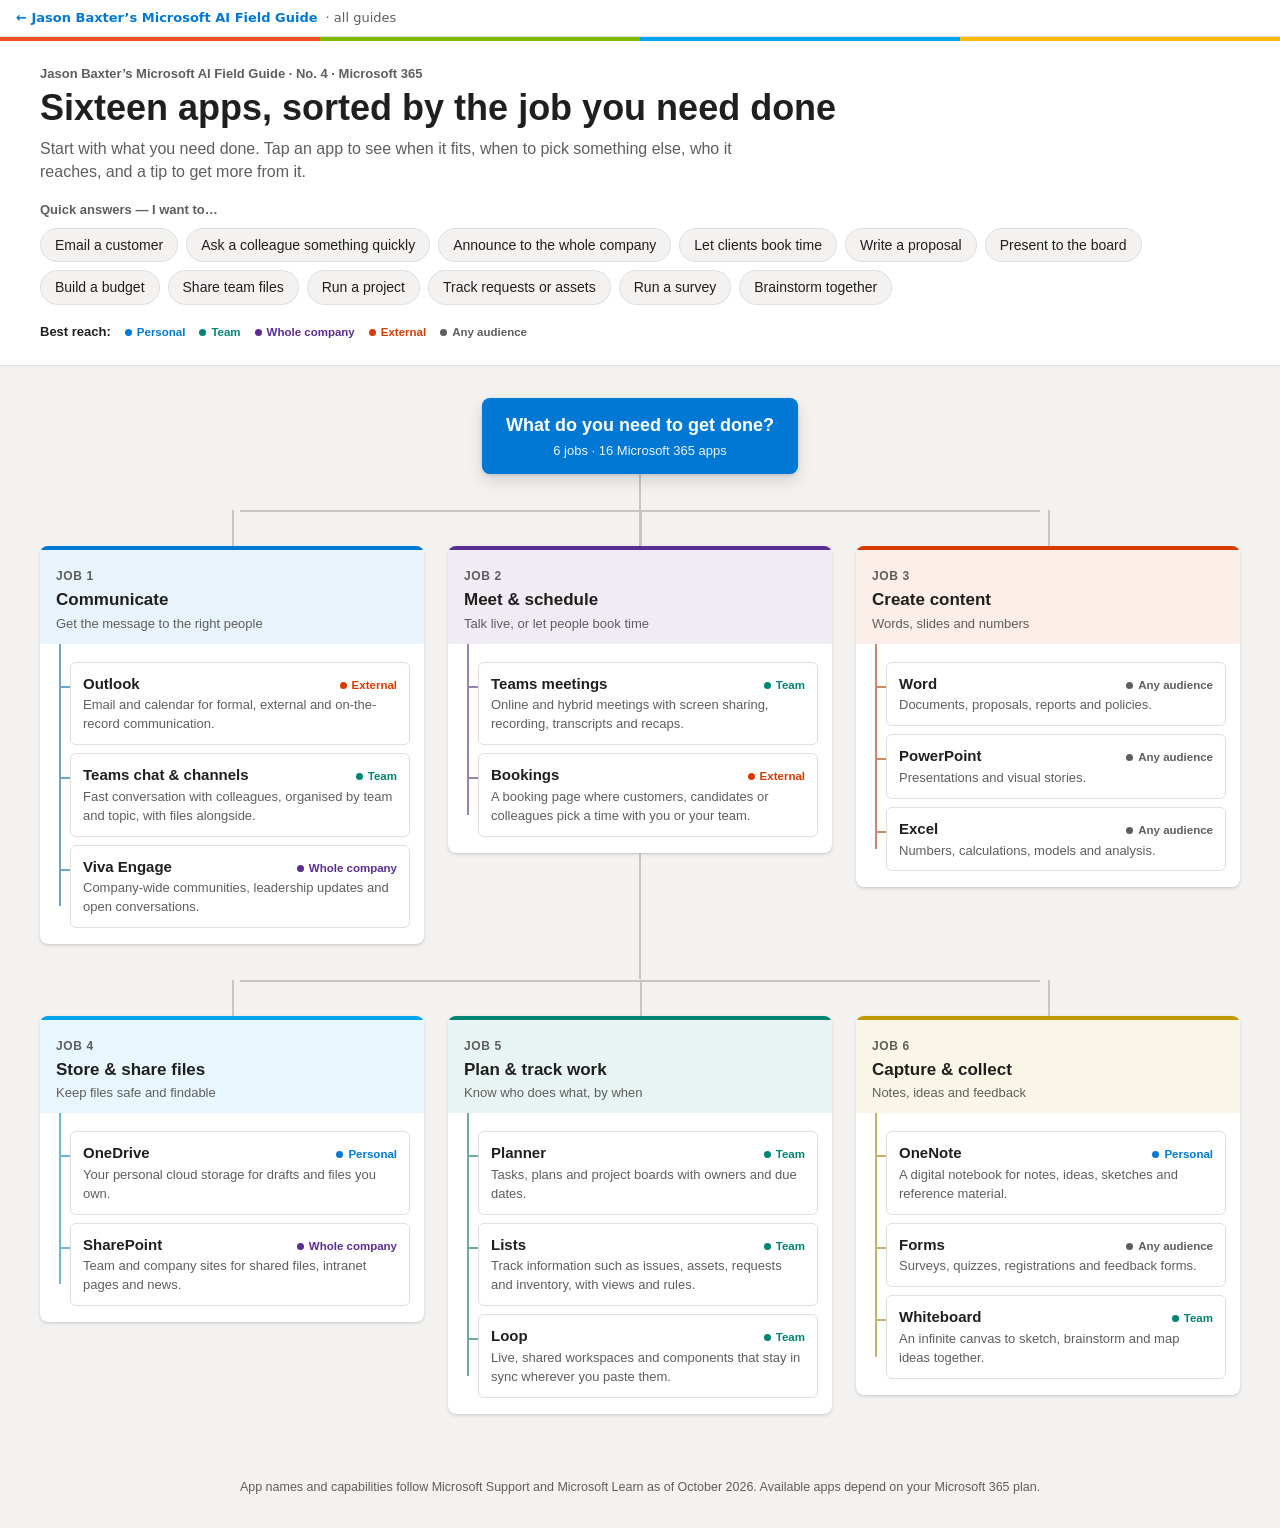
==== microsoft-365-apps-guide.html @ d95278e2 "Add files via upload" ====
<!DOCTYPE html>
<html lang="en">
<head>
<meta charset="UTF-8">
<meta name="viewport" content="width=device-width, initial-scale=1">
<title>Microsoft 365 Apps Guide | Jason Baxter’s Microsoft AI Field Guide</title>
<style>
  :root {
    --bg: #F3F2F1; --card: #FFFFFF; --text: #201F1E; --muted: #605E5C;
    --line: #C8C6C4; --border: #E1DFDD; --accent: #0078D4; --accent-hover: #106EBE;
    --good: #107C10; --bad: #A4262C;
    --r-personal: #0078D4; --r-team: #008575; --r-org: #5C2D91; --r-external: #D83B01; --r-any: #605E5C;
    --shadow: 0 1.6px 3.6px rgba(0,0,0,.13), 0 .3px .9px rgba(0,0,0,.11);
    --shadow-lg: 0 6.4px 14.4px rgba(0,0,0,.13), 0 1.2px 3.6px rgba(0,0,0,.11);
  }
  @media (prefers-color-scheme: dark) {
    :root {
      --bg: #1B1A19; --card: #252423; --text: #F3F2F1; --muted: #C8C6C4;
      --line: #605E5C; --border: #3B3A39; --accent: #2899F5; --accent-hover: #4BA9F7;
      --good: #6CCB5F; --bad: #F1707B;
      --r-personal: #2899F5; --r-team: #3CC3AE; --r-org: #B696E8; --r-external: #FF8C4B; --r-any: #C8C6C4;
      --shadow: 0 1.6px 3.6px rgba(0,0,0,.4); --shadow-lg: 0 6.4px 14.4px rgba(0,0,0,.5);
    }
    .goal { --fc: var(--cd) !important; }
  }
  * { box-sizing: border-box; }
  html, body { margin: 0; }
  body {
    background: var(--bg); color: var(--text);
    font-family: "Segoe UI Variable Text", "Segoe UI", -apple-system, BlinkMacSystemFont, Roboto, "Helvetica Neue", Arial, sans-serif;
    font-size: 15px; line-height: 1.45; -webkit-font-smoothing: antialiased;
  }
  button { font: inherit; color: inherit; }

  /* Header */
  .stripe { display: grid; grid-template-columns: repeat(4, 1fr); height: 4px; }
  .stripe span:nth-child(1) { background: #F25022; }
  .stripe span:nth-child(2) { background: #7FBA00; }
  .stripe span:nth-child(3) { background: #00A4EF; }
  .stripe span:nth-child(4) { background: #FFB900; }
  header { background: var(--card); border-bottom: 1px solid var(--border); padding: 24px; }
  .wrap { max-width: 1200px; margin: 0 auto; }
  .eyebrow { font-size: 13px; font-weight: 600; color: var(--muted); margin: 0 0 4px; }
  h1 {
    font-family: "Segoe UI Variable Display", "Segoe UI", -apple-system, sans-serif;
    font-weight: 600; font-size: clamp(26px, 3.4vw, 36px); line-height: 1.15; margin: 0 0 8px;
  }
  .lede { color: var(--muted); margin: 0 0 18px; max-width: 700px; font-size: 16px; }
  .picks-label { font-size: 13px; font-weight: 600; color: var(--muted); margin: 0 0 8px; }
  .chips { display: flex; flex-wrap: wrap; gap: 8px; }
  .chip {
    border: 1px solid var(--border); background: var(--bg); border-radius: 18px;
    padding: 6px 14px; font-size: 14px; cursor: pointer; transition: background .15s, border-color .15s;
  }
  .chip:hover { border-color: var(--accent); background: color-mix(in srgb, var(--accent) 8%, var(--card)); }
  .legend { display: flex; flex-wrap: wrap; gap: 14px; margin-top: 18px; font-size: 13px; color: var(--muted); align-items: center; }
  .legend strong { color: var(--text); font-weight: 600; }
  :focus-visible { outline: 2px solid var(--accent); outline-offset: 2px; }

  /* Status badge */
  .status {
    display: inline-flex; align-items: center; gap: 5px; font-size: 11.5px; font-weight: 600;
    white-space: nowrap; color: var(--sc);
  }
  .status::before { content: ""; width: 7px; height: 7px; border-radius: 50%; background: var(--sc); }
  .status.personal { --sc: var(--r-personal); }
  .status.team { --sc: var(--r-team); }
  .status.org { --sc: var(--r-org); }
  .status.external { --sc: var(--r-external); }
  .status.any { --sc: var(--r-any); }
  .facts.two { grid-template-columns: 1fr 1fr; }

  /* Spectrum */
  .spectrum { margin-top: 20px; max-width: 760px; }
  .spectrum .bar {
    height: 6px; border-radius: 3px;
    background: linear-gradient(90deg, #00A4EF, #0078D4 35%, #5C2D91 70%, #C239B3);
  }
  .spectrum .ends { display: flex; justify-content: space-between; font-size: 12.5px; color: var(--muted); margin-top: 5px; }
  .spectrum .ends strong { color: var(--text); font-weight: 600; }

  /* Tree */
  main { padding: 32px 24px 64px; }
  #tree { position: relative; }
  .trunk { position: absolute; width: 2px; background: var(--line); z-index: 0; }
  .root {
    position: relative; z-index: 1; width: max-content; max-width: 100%; margin: 0 auto;
    background: var(--accent); color: #fff; border-radius: 8px; box-shadow: var(--shadow-lg);
    padding: 14px 24px; text-align: center;
  }
  .root strong { display: block; font-size: 18px; font-weight: 600; }
  .root span { font-size: 13px; opacity: .92; }
  .gen { position: relative; z-index: 1; display: grid; gap: 24px; padding-top: 36px; margin-top: 36px; }
  .gen:first-of-type { margin-top: 0; }
  .gen::before {
    content: ""; position: absolute; top: 0; height: 2px; background: var(--line);
    left: var(--bus-inset); right: var(--bus-inset);
  }
  .goal {
    --fc: var(--c); position: relative; background: var(--card); border-radius: 8px;
    box-shadow: var(--shadow); border-top: 4px solid var(--fc); align-self: start;
  }
  .goal::before { content: ""; position: absolute; left: 50%; top: -40px; width: 2px; height: 36px; background: var(--line); }
  .goal-head { padding: 14px 16px 10px; background: color-mix(in srgb, var(--fc) 9%, var(--card)); }
  .goal-head .num { font-size: 12px; font-weight: 600; color: var(--muted); text-transform: uppercase; letter-spacing: .05em; }
  .goal-head h2 { font-size: 17px; font-weight: 600; margin: 2px 0 2px; }
  .goal-head p { font-size: 13px; color: var(--muted); margin: 0; }
  .kids { list-style: none; margin: 0; padding: 10px 14px 16px 30px; position: relative; }
  .kids::before {
    content: ""; position: absolute; left: 19px; top: 0; bottom: 38px; width: 2px;
    background: color-mix(in srgb, var(--fc) 45%, var(--line));
  }
  .kids li { position: relative; margin-top: 8px; }
  .kids li::before {
    content: ""; position: absolute; left: -11px; top: 24px; width: 11px; height: 2px;
    background: color-mix(in srgb, var(--fc) 45%, var(--line));
  }
  .node {
    display: block; width: 100%; text-align: left; cursor: pointer;
    background: var(--card); border: 1px solid var(--border); border-radius: 6px; padding: 10px 12px;
    transition: border-color .15s, box-shadow .15s, background .15s;
  }
  .node:hover { border-color: var(--fc); box-shadow: var(--shadow); }
  .node .top { display: flex; justify-content: space-between; gap: 8px; align-items: baseline; }
  .node .n { font-weight: 600; font-size: 15px; }
  .node .w { display: block; font-size: 13px; color: var(--muted); margin-top: 2px; }
  .node.sel { border-color: var(--fc); background: color-mix(in srgb, var(--fc) 10%, var(--card)); box-shadow: 0 0 0 1px var(--fc); }

  #tree.rail .root { margin: 0; text-align: left; }
  #tree.rail .gen { padding-top: 0; padding-left: 40px; margin-top: 20px; }
  #tree.rail .gen::before { left: 20px; right: auto; width: 20px; top: 30px; }
  #tree.rail .goal::before { display: none; }

  footer { color: var(--muted); font-size: 12.5px; text-align: center; padding: 0 24px 32px; max-width: 900px; margin: 0 auto; }

  /* Detail panel */
  .scrim { position: fixed; inset: 0; background: rgba(0,0,0,.32); opacity: 0; pointer-events: none; transition: opacity .2s; z-index: 40; }
  .panel {
    --fc: var(--accent); position: fixed; top: 0; right: 0; bottom: 0; width: min(430px, 100%);
    background: var(--card); box-shadow: var(--shadow-lg); z-index: 50;
    transform: translateX(105%); transition: transform .25s cubic-bezier(.1,.9,.2,1);
    display: flex; flex-direction: column; border-left: 4px solid var(--fc);
  }
  body.open .panel { transform: none; }
  body.open .scrim { opacity: 1; pointer-events: auto; }
  .panel-top { display: flex; justify-content: space-between; align-items: center; padding: 14px 18px 0; }
  .pill {
    font-size: 12px; font-weight: 600; padding: 3px 10px; border-radius: 12px;
    background: color-mix(in srgb, var(--fc) 14%, var(--card)); border: 1px solid color-mix(in srgb, var(--fc) 40%, var(--card));
  }
  .x { border: 0; background: transparent; width: 32px; height: 32px; border-radius: 4px; cursor: pointer; color: var(--muted); }
  .x:hover { background: var(--bg); }
  .panel-body { padding: 8px 22px 28px; overflow-y: auto; }
  .panel h3.title { font-family: "Segoe UI Variable Display", "Segoe UI", sans-serif; font-size: 24px; font-weight: 600; margin: 8px 0 6px; line-height: 1.2; }
  .what { color: var(--muted); margin: 0 0 14px; font-size: 15.5px; }
  .facts { display: grid; grid-template-columns: repeat(3, 1fr); gap: 8px; margin-bottom: 6px; }
  .fact { background: var(--bg); border-radius: 6px; padding: 9px 10px; }
  .fact .k { font-size: 11px; font-weight: 600; color: var(--muted); text-transform: uppercase; letter-spacing: .04em; }
  .fact .v { font-size: 13.5px; font-weight: 600; margin-top: 3px; }
  .fact .status { font-size: 13.5px; margin-top: 3px; }
  .example { margin: 14px 0 0; padding: 10px 12px; border-radius: 6px; background: color-mix(in srgb, var(--fc) 8%, var(--card)); font-size: 14px; }
  .example b { font-weight: 600; }
  .panel h4 { display: flex; align-items: center; gap: 8px; font-size: 14px; font-weight: 600; margin: 18px 0 8px; text-transform: uppercase; letter-spacing: .04em; }
  .panel h4.use { color: var(--good); }
  .panel h4.avoid { color: var(--bad); }
  .panel h4 svg { width: 18px; height: 18px; }
  .panel ul { list-style: none; margin: 0; padding: 0; }
  .panel li { padding: 8px 0 8px 14px; border-left: 3px solid var(--border); margin-bottom: 6px; }
  .panel li.u { border-left-color: color-mix(in srgb, var(--good) 60%, var(--card)); }
  .panel li.a { border-left-color: color-mix(in srgb, var(--bad) 60%, var(--card)); }
  .alt {
    display: inline-flex; margin-top: 6px; border: 1px solid var(--line); background: var(--bg);
    border-radius: 4px; padding: 3px 10px; font-size: 13px; font-weight: 600; cursor: pointer;
  }
  .alt:hover { border-color: var(--accent); color: var(--accent); }
  .learn {
    display: inline-flex; margin-top: 22px; background: var(--accent); color: #fff; text-decoration: none;
    font-weight: 600; padding: 9px 16px; border-radius: 4px;
  }
  .learn:hover { background: var(--accent-hover); }
  @media (max-width: 639px) {
    .panel { top: auto; left: 0; width: 100%; max-height: 85vh; border-left: 0; border-top: 4px solid var(--fc); border-radius: 12px 12px 0 0; transform: translateY(105%); }
    header { padding: 18px 16px; }
    main { padding: 22px 16px 48px; }
    .facts { grid-template-columns: 1fr 1fr; }
  }
  @media (prefers-reduced-motion: reduce) { * { transition: none !important; } }
</style>
</head>
<body>
<a href="index.html" style="display:flex;align-items:center;gap:8px;padding:10px max(16px,env(safe-area-inset-left,0px));font:600 13px/1.2 'Segoe UI',system-ui,sans-serif;text-decoration:none;color:var(--accent,#0078D4);background:var(--card,#fff);border-bottom:1px solid var(--border,#E1DFDD)">&larr; Jason Baxter’s Microsoft AI Field Guide <span style="color:var(--muted,#605E5C);font-weight:400">&middot; all guides</span></a>
<div class="stripe" aria-hidden="true"><span></span><span></span><span></span><span></span></div>
<header>
  <div class="wrap">
    <p class="eyebrow">Jason Baxter’s Microsoft AI Field Guide · No. 4 · Microsoft 365</p>
    <h1>Sixteen apps, sorted by the job you need done</h1>
    <p class="lede">Start with what you need done. Tap an app to see when it fits, when to pick something else, who it reaches, and a tip to get more from it.</p>
    <p class="picks-label">Quick answers — I want to…</p>
    <div class="chips" id="chips"></div>
    <div class="legend">
      <strong>Best reach:</strong>
      <span class="status personal">Personal</span>
      <span class="status team">Team</span>
      <span class="status org">Whole company</span>
      <span class="status external">External</span>
      <span class="status any">Any audience</span>
    </div>
  </div>
</header>

<main><div class="wrap"><div id="tree"></div></div></main>
<footer>App names and capabilities follow Microsoft Support and Microsoft Learn as of October 2026. Available apps depend on your Microsoft 365 plan.</footer>

<div class="scrim" id="scrim"></div>
<aside class="panel" id="panel" role="dialog" aria-labelledby="pName">
  <div class="panel-top">
    <span class="pill" id="pGoal"></span>
    <button class="x" id="pClose" aria-label="Close details">✕</button>
  </div>
  <div class="panel-body" id="pBody"></div>
</aside>

<script>
const S = "https://support.microsoft.com/";
const REACH = { personal: "Personal", team: "Team", org: "Whole company", external: "External", any: "Any audience" };
const GOALS = [
  { id: "communicate", name: "Communicate", tag: "Get the message to the right people", c: "#0078D4", cd: "#2899F5", tools: [
    { id: "outlook", name: "Outlook", what: "Email and calendar for formal, external and on-the-record communication.", reach: "external", think: "The formal letter",
      tip: "Ask Copilot to summarise a long thread and draft a reply in your tone.",
      use: ["People outside the company are involved.", "The message needs a formal record or attachments.", "You are coordinating calendars and invitations."],
      avoid: [["You need a quick back-and-forth with colleagues.", "teams-chat"], ["You want to reach the whole company.", "viva-engage"]],
      learn: S + "outlook" },
    { id: "teams-chat", name: "Teams chat & channels", what: "Fast conversation with colleagues, organised by team and topic, with files alongside.", reach: "team", think: "The office corridor",
      tip: "Ask Copilot to catch you up on a busy channel in one summary.",
      use: ["You have a quick question for a colleague.", "A team discusses a project in one place.", "Conversation and files should sit together."],
      avoid: [["The message is formal or goes outside the company.", "outlook"], ["A decision needs a live discussion.", "teams-meetings"]],
      learn: S + "teams" },
    { id: "viva-engage", name: "Viva Engage", what: "Company-wide communities, leadership updates and open conversations.", reach: "org", think: "The town hall",
      tip: "Use communities for topics that cut across teams, such as AI champions.",
      use: ["You want to reach everyone in the organisation.", "People with a shared interest need a community.", "Leaders want two-way dialogue, not a one-way memo."],
      avoid: [["The conversation belongs to one team.", "teams-chat"]],
      learn: S + "viva-engage" }
  ]},
  { id: "meet", name: "Meet & schedule", tag: "Talk live, or let people book time", c: "#5C2D91", cd: "#B696E8", tools: [
    { id: "teams-meetings", name: "Teams meetings", what: "Online and hybrid meetings with screen sharing, recording, transcripts and recaps.", reach: "team", think: "The meeting room",
      tip: "Ask Copilot for the decisions and action items — even from a meeting you missed.",
      use: ["A decision needs live discussion.", "People sit in different places.", "You need a record of what was agreed."],
      avoid: [["The update needs no discussion.", "teams-chat"], ["Customers or candidates should book time themselves.", "bookings"]],
      learn: S + "teams" },
    { id: "bookings", name: "Bookings", what: "A booking page where customers, candidates or colleagues pick a time with you or your team.", reach: "external", think: "The reception desk",
      tip: "Turn on email reminders to cut no-shows.",
      use: ["Customers or candidates book appointments.", "You want to end the scheduling back-and-forth.", "A team shares one calendar of services."],
      avoid: [["You are meeting known colleagues.", "outlook"]],
      learn: "https://learn.microsoft.com/microsoft-365/bookings/bookings-overview" }
  ]},
  { id: "create", name: "Create content", tag: "Words, slides and numbers", c: "#D83B01", cd: "#FF8C4B", tools: [
    { id: "word", name: "Word", what: "Documents, proposals, reports and policies.", reach: "any", think: "The printed report",
      tip: "Ask Copilot to draft a first version from your notes and existing files.",
      use: ["The content is mostly words.", "The document needs structure and formatting.", "It will be reviewed, approved or signed."],
      avoid: [["A group is co-creating a plan live.", "loop"], ["The story works better visually.", "powerpoint"]],
      learn: S + "word" },
    { id: "powerpoint", name: "PowerPoint", what: "Presentations and visual stories.", reach: "any", think: "The pitch",
      tip: "Ask Copilot to turn a Word document into a draft deck.",
      use: ["You present to an audience.", "Ideas need visual storytelling.", "Slides must make sense without you there."],
      avoid: [["Readers need the full detail.", "word"]],
      learn: S + "powerpoint" },
    { id: "excel", name: "Excel", what: "Numbers, calculations, models and analysis.", reach: "any", think: "The calculator",
      tip: "Ask Copilot questions about your data and get charts and formulas back.",
      use: ["You work with numbers and calculations.", "You build budgets, models or forecasts.", "You need to analyse a data set."],
      avoid: [["A team tracks items with owners and statuses.", "lists"]],
      learn: S + "excel" }
  ]},
  { id: "store", name: "Store & share files", tag: "Keep files safe and findable", c: "#00A4EF", cd: "#4CC2FF", tools: [
    { id: "onedrive", name: "OneDrive", what: "Your personal cloud storage for drafts and files you own.", reach: "personal", think: "Your desk drawer",
      tip: "Share a link instead of an attachment, so everyone works on one copy.",
      use: ["The file is work in progress that you own.", "You share a file with a few people.", "You need your files on every device."],
      avoid: [["The team owns the content long term.", "sharepoint"]],
      learn: S + "onedrive" },
    { id: "sharepoint", name: "SharePoint", what: "Team and company sites for shared files, intranet pages and news.", reach: "org", think: "The company library",
      tip: "A well-organised site makes a strong knowledge source for Copilot and agents.",
      use: ["Content belongs to a team, not a person.", "You publish intranet news and policies.", "Files must stay when people leave."],
      avoid: [["It is a personal draft.", "onedrive"]],
      learn: S + "sharepoint" }
  ]},
  { id: "plan", name: "Plan & track work", tag: "Know who does what, by when", c: "#008575", cd: "#3CC3AE", tools: [
    { id: "planner", name: "Planner", what: "Tasks, plans and project boards with owners and due dates.", reach: "team", think: "The project board",
      tip: "Turn meeting action items into tasks with owners straight away.",
      use: ["Work breaks into tasks with owners and deadlines.", "A project moves through stages.", "You want one view of your own to-dos."],
      avoid: [["You track records, not tasks.", "lists"]],
      learn: S + "planner" },
    { id: "lists", name: "Lists", what: "Track information such as issues, assets, requests and inventory, with views and rules.", reach: "team", think: "The register",
      tip: "Start from a ready-made template, or import an existing Excel sheet.",
      use: ["You track items with fields and statuses.", "A team needs one shared source of truth.", "A shared tracking spreadsheet keeps breaking."],
      avoid: [["The items are tasks with deadlines.", "planner"], ["You need calculations and models.", "excel"]],
      learn: "https://aka.ms/MSLists" },
    { id: "loop", name: "Loop", what: "Live, shared workspaces and components that stay in sync wherever you paste them.", reach: "team", think: "The shared notepad",
      tip: "Paste a Loop table into a Teams chat — everyone edits the same content.",
      use: ["A group co-creates agendas, plans or ideas in real time.", "Content should live in chat and email at once.", "You want to share and build on a Copilot answer."],
      avoid: [["The output is a final, formal document.", "word"]],
      learn: S + "loop" }
  ]},
  { id: "capture", name: "Capture & collect", tag: "Notes, ideas and feedback", c: "#C19C00", cd: "#FFC83D", tools: [
    { id: "onenote", name: "OneNote", what: "A digital notebook for notes, ideas, sketches and reference material.", reach: "personal", think: "Your notebook",
      tip: "Keep one section per client or project so notes stay findable.",
      use: ["You take personal or meeting notes.", "You mix text, handwriting and images.", "You build up reference material over time."],
      avoid: [["Several people must write the notes together live.", "loop"]],
      learn: S + "onenote" },
    { id: "forms", name: "Forms", what: "Surveys, quizzes, registrations and feedback forms.", reach: "any", think: "The clipboard survey",
      tip: "Open the results in Excel for deeper analysis.",
      use: ["You collect responses from many people.", "You run feedback, sign-ups or quizzes.", "Respondents sit inside or outside the company."],
      avoid: [["Items need ongoing tracking with statuses.", "lists"]],
      learn: S + "forms" },
    { id: "whiteboard", name: "Whiteboard", what: "An infinite canvas to sketch, brainstorm and map ideas together.", reach: "team", think: "The whiteboard wall",
      tip: "Open a Whiteboard inside a Teams meeting for live workshops.",
      use: ["You want a visual brainstorm.", "You run a workshop or retrospective.", "Ideas are easier to draw than write."],
      avoid: [["The ideas are ready to become an action plan.", "planner"]],
      learn: S + "whiteboard" }
  ]}
];

const PICKS = [
  ["Email a customer", "outlook"],
  ["Ask a colleague something quickly", "teams-chat"],
  ["Announce to the whole company", "viva-engage"],
  ["Let clients book time", "bookings"],
  ["Write a proposal", "word"],
  ["Present to the board", "powerpoint"],
  ["Build a budget", "excel"],
  ["Share team files", "sharepoint"],
  ["Run a project", "planner"],
  ["Track requests or assets", "lists"],
  ["Run a survey", "forms"],
  ["Brainstorm together", "whiteboard"]
];

const TOOL = {}, GOAL_OF = {};
GOALS.forEach(g => g.tools.forEach(t => { TOOL[t.id] = t; GOAL_OF[t.id] = g; }));
let selected = null, lastCols = 0;
const tree = document.getElementById("tree");
const $ = id => document.getElementById(id);
const esc = s => s.replace(/[&<>"]/g, c => ({ "&": "&amp;", "<": "&lt;", ">": "&gt;", '"': "&quot;" }[c]));
const badge = r => '<span class="status ' + r + '">' + REACH[r] + '</span>';

function cols() { const w = tree.clientWidth; return w >= 980 ? 3 : w >= 620 ? 2 : 1; }

function render() {
  const c = lastCols = cols();
  tree.classList.toggle("rail", c === 1);
  let html = '<div class="trunk" id="trunk"></div><div class="root" id="root"><strong>What do you need to get done?</strong><span>' +
    GOALS.length + ' jobs · ' + Object.keys(TOOL).length + ' Microsoft 365 apps</span></div>';
  for (let i = 0; i < GOALS.length; i += c) {
    html += '<div class="gen" style="grid-template-columns:repeat(' + c + ',minmax(0,1fr));--bus-inset:' + (100 / c / 2) + '%">';
    GOALS.slice(i, i + c).forEach((g, k) => {
      html += '<section class="goal" style="--c:' + g.c + ';--cd:' + g.cd + '"><div class="goal-head"><span class="num">Job ' + (i + k + 1) +
        '</span><h2>' + esc(g.name) + '</h2><p>' + esc(g.tag) + '</p></div><ul class="kids">' +
        g.tools.map(t => '<li><button class="node' + (selected === t.id ? ' sel' : '') + '" data-id="' + t.id + '"><span class="top"><span class="n">' +
          esc(t.name) + '</span>' + badge(t.reach) + '</span><span class="w">' + esc(t.what) + '</span></button></li>').join("") + '</ul></section>';
    });
    html += '</div>';
  }
  tree.innerHTML = html;
  drawTrunk();
}

function drawTrunk() {
  const root = $("root"), trunk = $("trunk"), gens = tree.querySelectorAll(".gen");
  if (!gens.length) return;
  const top = root.offsetTop + root.offsetHeight, rail = tree.classList.contains("rail");
  trunk.style.left = rail ? "20px" : "calc(50% - 1px)";
  trunk.style.top = top + "px";
  trunk.style.height = (gens[gens.length - 1].offsetTop + (rail ? 31 : 0) - top) + "px";
}

const ICON_OK = '<svg viewBox="0 0 20 20" fill="none" stroke="currentColor" stroke-width="2"><circle cx="10" cy="10" r="8"/><path d="M6.5 10.2l2.4 2.4 4.6-4.8" stroke-linecap="round" stroke-linejoin="round"/></svg>';
const ICON_NO = '<svg viewBox="0 0 20 20" fill="none" stroke="currentColor" stroke-width="2"><circle cx="10" cy="10" r="8"/><path d="M7 7l6 6M13 7l-6 6" stroke-linecap="round"/></svg>';

function select(id, scroll) {
  const t = TOOL[id], g = GOAL_OF[id];
  if (!t) return;
  selected = id;
  tree.querySelectorAll(".node.sel").forEach(e => e.classList.remove("sel"));
  const el = tree.querySelector('[data-id="' + id + '"]');
  el.classList.add("sel");
  $("panel").style.setProperty("--fc", matchMedia("(prefers-color-scheme: dark)").matches ? g.cd : g.c);
  $("pGoal").textContent = g.name;
  $("pBody").innerHTML =
    '<h3 class="title" id="pName">' + esc(t.name) + '</h3><p class="what">' + esc(t.what) + '</p>' +
    '<div class="facts two"><div class="fact"><div class="k">Think of it as</div><div class="v">' + esc(t.think) + '</div></div>' +
    '<div class="fact"><div class="k">Best reach</div>' + badge(t.reach) + '</div></div>' +
    '<p class="example"><b>Tip:</b> ' + esc(t.tip) + '</p>' +
    '<h4 class="use">' + ICON_OK + 'Choose it when</h4><ul>' + t.use.map(u => '<li class="u">' + esc(u) + '</li>').join("") + '</ul>' +
    '<h4 class="avoid">' + ICON_NO + 'Choose something else when</h4><ul>' + t.avoid.map(([txt, alt]) =>
      '<li class="a">' + esc(txt) + '<br><button class="alt" data-alt="' + alt + '">See ' + esc(TOOL[alt].name) + ' →</button></li>').join("") + '</ul>' +
    '<a class="learn" href="' + t.learn + '" target="_blank" rel="noopener">Learn more ↗</a>';
  $("pBody").scrollTop = 0;
  document.body.classList.add("open");
  if (scroll) el.scrollIntoView({ behavior: "smooth", block: "center" });
}
function closePanel() {
  document.body.classList.remove("open");
  tree.querySelectorAll(".node.sel").forEach(e => e.classList.remove("sel"));
  const el = selected && tree.querySelector('[data-id="' + selected + '"]');
  selected = null;
  if (el) el.focus({ preventScroll: true });
}

tree.addEventListener("click", e => { const n = e.target.closest(".node"); if (n) select(n.dataset.id, false); });
$("pBody").addEventListener("click", e => { const a = e.target.closest("[data-alt]"); if (a) select(a.dataset.alt, true); });
$("pClose").addEventListener("click", closePanel);
$("scrim").addEventListener("click", closePanel);
document.addEventListener("keydown", e => { if (e.key === "Escape" && document.body.classList.contains("open")) closePanel(); });

$("chips").innerHTML = PICKS.map(([label, id]) => '<button class="chip" data-pick="' + id + '">' + esc(label) + '</button>').join("");
$("chips").addEventListener("click", e => { const c = e.target.closest("[data-pick]"); if (c) select(c.dataset.pick, true); });

new ResizeObserver(() => { cols() !== lastCols ? render() : drawTrunk(); }).observe(tree);
render();
</script>
</body>
</html>
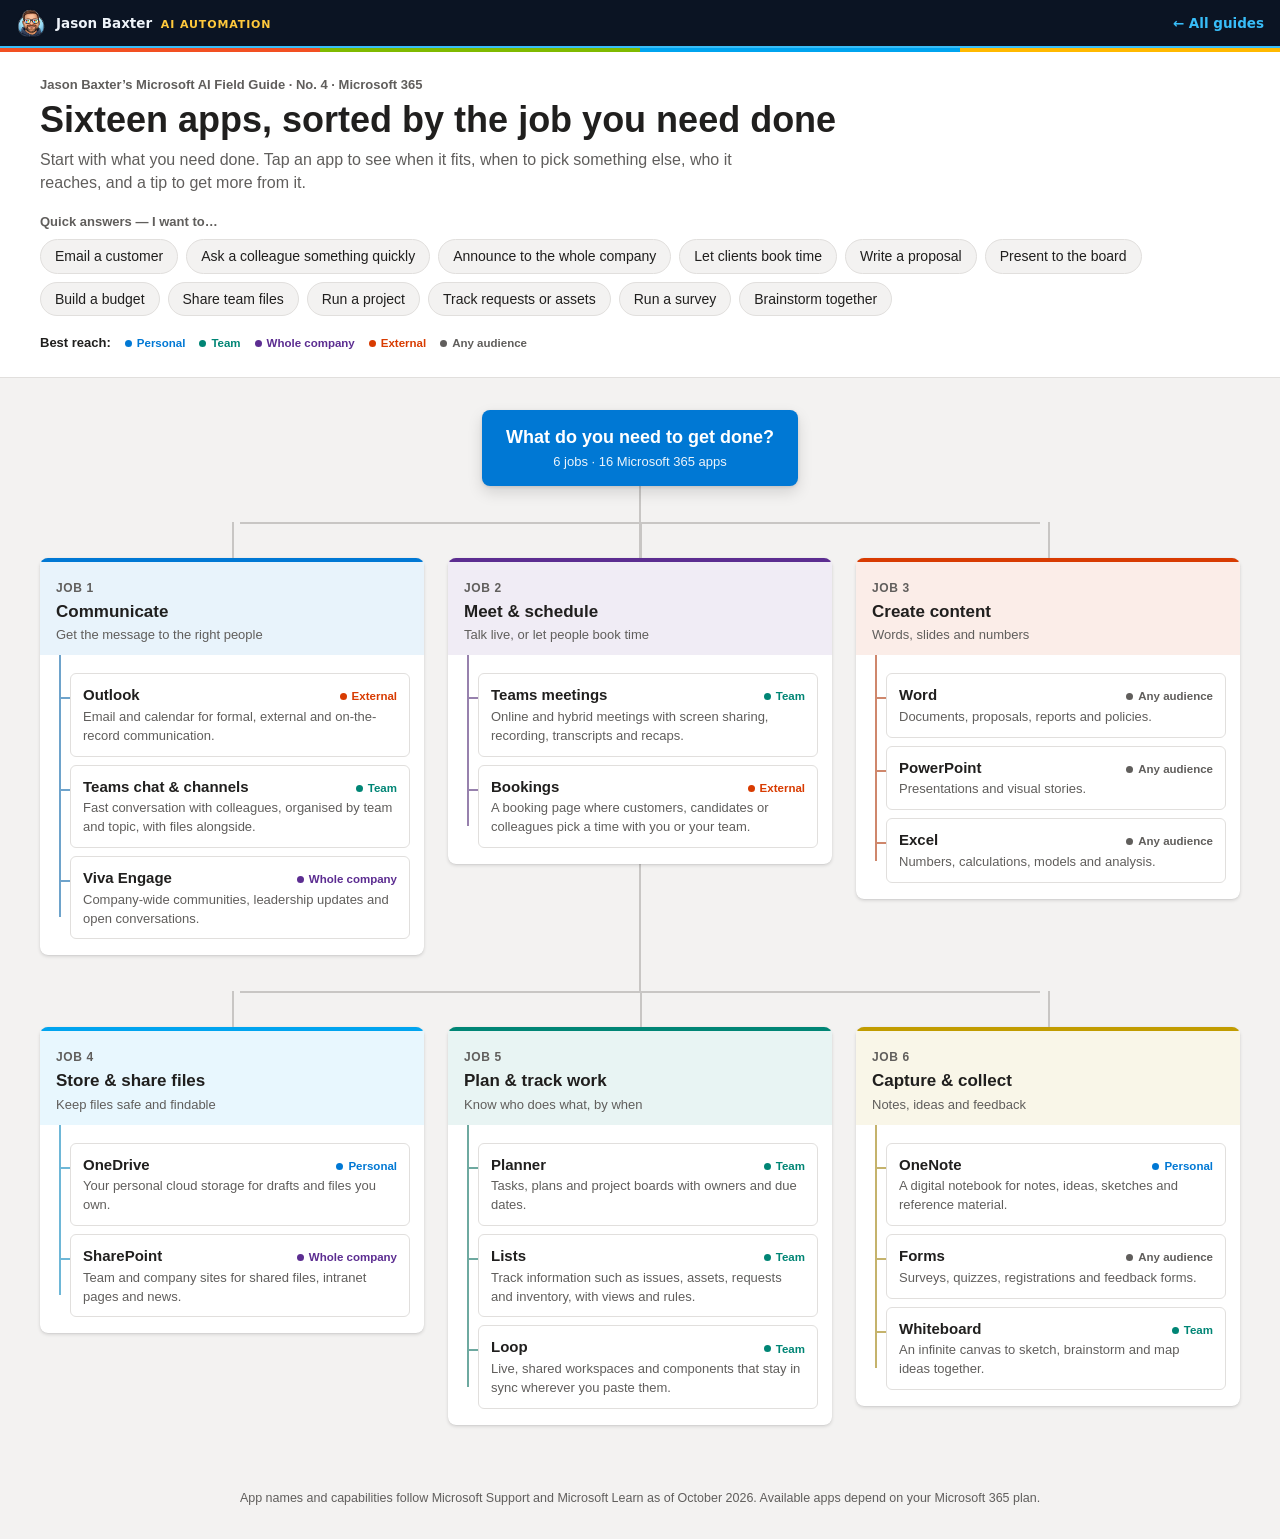
==== commit 3c7cb5be: "Apply Jason Baxter AI Automation branding across the site - Home: navy brand bar with avatar, hero o" ====
--- a/microsoft-365-apps-guide.html
+++ b/microsoft-365-apps-guide.html
@@ -186,9 +186,12 @@
   }
   @media (prefers-reduced-motion: reduce) { * { transition: none !important; } }
 </style>
+<link rel="icon" type="image/png" href="img/brand/avatar-96.png">
+<link rel="apple-touch-icon" href="img/brand/apple-touch-icon.png">
+<meta name="theme-color" content="#0B1423">
 </head>
 <body>
-<a href="index.html" style="display:flex;align-items:center;gap:8px;padding:10px max(16px,env(safe-area-inset-left,0px));font:600 13px/1.2 'Segoe UI',system-ui,sans-serif;text-decoration:none;color:var(--accent,#0078D4);background:var(--card,#fff);border-bottom:1px solid var(--border,#E1DFDD)">&larr; Jason Baxter’s Microsoft AI Field Guide <span style="color:var(--muted,#605E5C);font-weight:400">&middot; all guides</span></a>
+<a class="jb-bar" href="index.html" style="display:flex;align-items:center;gap:10px;padding:8px max(16px,env(safe-area-inset-right,0px)) 8px max(16px,env(safe-area-inset-left,0px));background:#0B1423;color:#EEF3F9;text-decoration:none;font:600 13.5px/1.2 'Segoe UI',system-ui,sans-serif;border-bottom:2px solid #38BDF8"><img src="img/brand/avatar-96.png" alt="" width="30" height="30" style="width:30px;height:30px;border-radius:50%;object-fit:cover;flex:none"><span>Jason Baxter <span style="color:#FFC93C;font-weight:700;letter-spacing:.08em;font-size:11px;margin-left:4px">AI AUTOMATION</span></span><span style="margin-left:auto;color:#38BDF8;white-space:nowrap">&larr; All guides</span></a>
 <div class="stripe" aria-hidden="true"><span></span><span></span><span></span><span></span></div>
 <header>
   <div class="wrap">
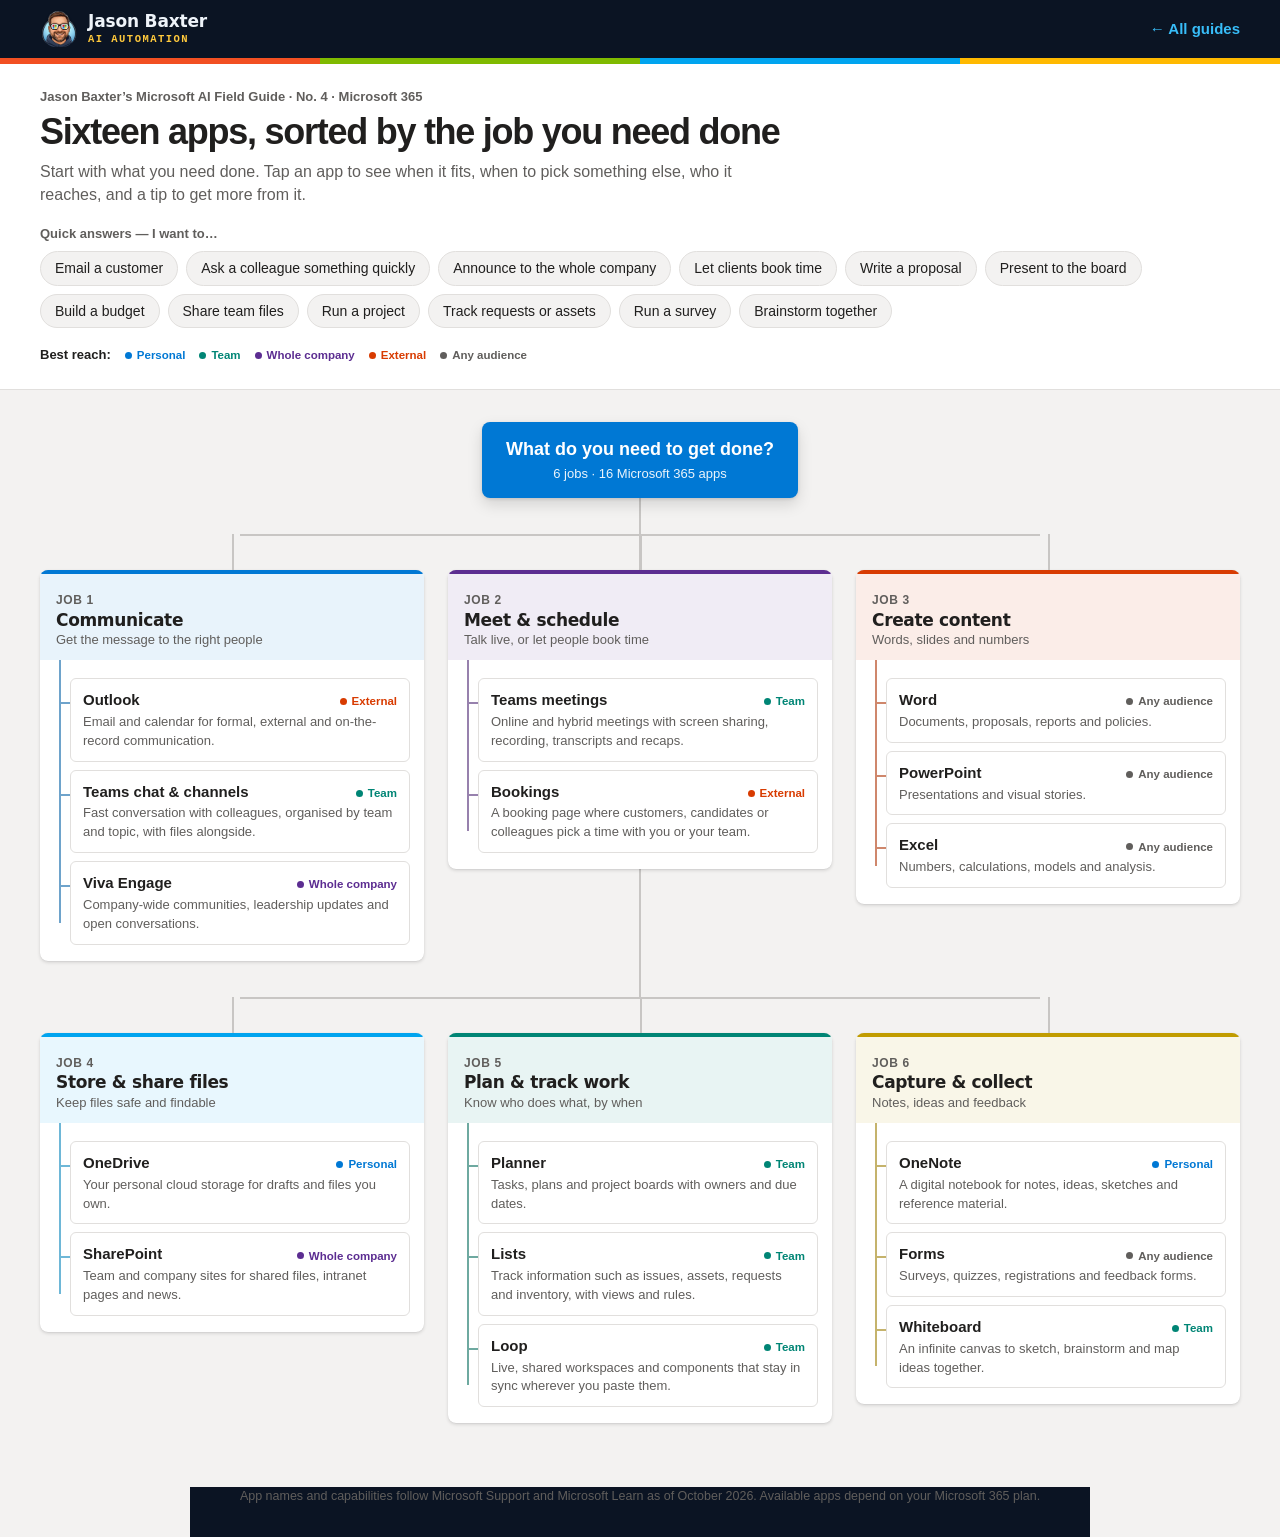
==== commit c9979d54: "Promote css/index.css to the main stylesheet across every page - Every page now loads css/index.css " ====
--- a/microsoft-365-apps-guide.html
+++ b/microsoft-365-apps-guide.html
@@ -4,194 +4,19 @@
 <meta charset="UTF-8">
 <meta name="viewport" content="width=device-width, initial-scale=1">
 <title>Microsoft 365 Apps Guide | Jason Baxter’s Microsoft AI Field Guide</title>
-<style>
-  :root {
-    --bg: #F3F2F1; --card: #FFFFFF; --text: #201F1E; --muted: #605E5C;
-    --line: #C8C6C4; --border: #E1DFDD; --accent: #0078D4; --accent-hover: #106EBE;
-    --good: #107C10; --bad: #A4262C;
-    --r-personal: #0078D4; --r-team: #008575; --r-org: #5C2D91; --r-external: #D83B01; --r-any: #605E5C;
-    --shadow: 0 1.6px 3.6px rgba(0,0,0,.13), 0 .3px .9px rgba(0,0,0,.11);
-    --shadow-lg: 0 6.4px 14.4px rgba(0,0,0,.13), 0 1.2px 3.6px rgba(0,0,0,.11);
-  }
-  @media (prefers-color-scheme: dark) {
-    :root {
-      --bg: #1B1A19; --card: #252423; --text: #F3F2F1; --muted: #C8C6C4;
-      --line: #605E5C; --border: #3B3A39; --accent: #2899F5; --accent-hover: #4BA9F7;
-      --good: #6CCB5F; --bad: #F1707B;
-      --r-personal: #2899F5; --r-team: #3CC3AE; --r-org: #B696E8; --r-external: #FF8C4B; --r-any: #C8C6C4;
-      --shadow: 0 1.6px 3.6px rgba(0,0,0,.4); --shadow-lg: 0 6.4px 14.4px rgba(0,0,0,.5);
-    }
-    .goal { --fc: var(--cd) !important; }
-  }
-  * { box-sizing: border-box; }
-  html, body { margin: 0; }
-  body {
-    background: var(--bg); color: var(--text);
-    font-family: "Segoe UI Variable Text", "Segoe UI", -apple-system, BlinkMacSystemFont, Roboto, "Helvetica Neue", Arial, sans-serif;
-    font-size: 15px; line-height: 1.45; -webkit-font-smoothing: antialiased;
-  }
-  button { font: inherit; color: inherit; }
-
-  /* Header */
-  .stripe { display: grid; grid-template-columns: repeat(4, 1fr); height: 4px; }
-  .stripe span:nth-child(1) { background: #F25022; }
-  .stripe span:nth-child(2) { background: #7FBA00; }
-  .stripe span:nth-child(3) { background: #00A4EF; }
-  .stripe span:nth-child(4) { background: #FFB900; }
-  header { background: var(--card); border-bottom: 1px solid var(--border); padding: 24px; }
-  .wrap { max-width: 1200px; margin: 0 auto; }
-  .eyebrow { font-size: 13px; font-weight: 600; color: var(--muted); margin: 0 0 4px; }
-  h1 {
-    font-family: "Segoe UI Variable Display", "Segoe UI", -apple-system, sans-serif;
-    font-weight: 600; font-size: clamp(26px, 3.4vw, 36px); line-height: 1.15; margin: 0 0 8px;
-  }
-  .lede { color: var(--muted); margin: 0 0 18px; max-width: 700px; font-size: 16px; }
-  .picks-label { font-size: 13px; font-weight: 600; color: var(--muted); margin: 0 0 8px; }
-  .chips { display: flex; flex-wrap: wrap; gap: 8px; }
-  .chip {
-    border: 1px solid var(--border); background: var(--bg); border-radius: 18px;
-    padding: 6px 14px; font-size: 14px; cursor: pointer; transition: background .15s, border-color .15s;
-  }
-  .chip:hover { border-color: var(--accent); background: color-mix(in srgb, var(--accent) 8%, var(--card)); }
-  .legend { display: flex; flex-wrap: wrap; gap: 14px; margin-top: 18px; font-size: 13px; color: var(--muted); align-items: center; }
-  .legend strong { color: var(--text); font-weight: 600; }
-  :focus-visible { outline: 2px solid var(--accent); outline-offset: 2px; }
-
-  /* Status badge */
-  .status {
-    display: inline-flex; align-items: center; gap: 5px; font-size: 11.5px; font-weight: 600;
-    white-space: nowrap; color: var(--sc);
-  }
-  .status::before { content: ""; width: 7px; height: 7px; border-radius: 50%; background: var(--sc); }
-  .status.personal { --sc: var(--r-personal); }
-  .status.team { --sc: var(--r-team); }
-  .status.org { --sc: var(--r-org); }
-  .status.external { --sc: var(--r-external); }
-  .status.any { --sc: var(--r-any); }
-  .facts.two { grid-template-columns: 1fr 1fr; }
-
-  /* Spectrum */
-  .spectrum { margin-top: 20px; max-width: 760px; }
-  .spectrum .bar {
-    height: 6px; border-radius: 3px;
-    background: linear-gradient(90deg, #00A4EF, #0078D4 35%, #5C2D91 70%, #C239B3);
-  }
-  .spectrum .ends { display: flex; justify-content: space-between; font-size: 12.5px; color: var(--muted); margin-top: 5px; }
-  .spectrum .ends strong { color: var(--text); font-weight: 600; }
-
-  /* Tree */
-  main { padding: 32px 24px 64px; }
-  #tree { position: relative; }
-  .trunk { position: absolute; width: 2px; background: var(--line); z-index: 0; }
-  .root {
-    position: relative; z-index: 1; width: max-content; max-width: 100%; margin: 0 auto;
-    background: var(--accent); color: #fff; border-radius: 8px; box-shadow: var(--shadow-lg);
-    padding: 14px 24px; text-align: center;
-  }
-  .root strong { display: block; font-size: 18px; font-weight: 600; }
-  .root span { font-size: 13px; opacity: .92; }
-  .gen { position: relative; z-index: 1; display: grid; gap: 24px; padding-top: 36px; margin-top: 36px; }
-  .gen:first-of-type { margin-top: 0; }
-  .gen::before {
-    content: ""; position: absolute; top: 0; height: 2px; background: var(--line);
-    left: var(--bus-inset); right: var(--bus-inset);
-  }
-  .goal {
-    --fc: var(--c); position: relative; background: var(--card); border-radius: 8px;
-    box-shadow: var(--shadow); border-top: 4px solid var(--fc); align-self: start;
-  }
-  .goal::before { content: ""; position: absolute; left: 50%; top: -40px; width: 2px; height: 36px; background: var(--line); }
-  .goal-head { padding: 14px 16px 10px; background: color-mix(in srgb, var(--fc) 9%, var(--card)); }
-  .goal-head .num { font-size: 12px; font-weight: 600; color: var(--muted); text-transform: uppercase; letter-spacing: .05em; }
-  .goal-head h2 { font-size: 17px; font-weight: 600; margin: 2px 0 2px; }
-  .goal-head p { font-size: 13px; color: var(--muted); margin: 0; }
-  .kids { list-style: none; margin: 0; padding: 10px 14px 16px 30px; position: relative; }
-  .kids::before {
-    content: ""; position: absolute; left: 19px; top: 0; bottom: 38px; width: 2px;
-    background: color-mix(in srgb, var(--fc) 45%, var(--line));
-  }
-  .kids li { position: relative; margin-top: 8px; }
-  .kids li::before {
-    content: ""; position: absolute; left: -11px; top: 24px; width: 11px; height: 2px;
-    background: color-mix(in srgb, var(--fc) 45%, var(--line));
-  }
-  .node {
-    display: block; width: 100%; text-align: left; cursor: pointer;
-    background: var(--card); border: 1px solid var(--border); border-radius: 6px; padding: 10px 12px;
-    transition: border-color .15s, box-shadow .15s, background .15s;
-  }
-  .node:hover { border-color: var(--fc); box-shadow: var(--shadow); }
-  .node .top { display: flex; justify-content: space-between; gap: 8px; align-items: baseline; }
-  .node .n { font-weight: 600; font-size: 15px; }
-  .node .w { display: block; font-size: 13px; color: var(--muted); margin-top: 2px; }
-  .node.sel { border-color: var(--fc); background: color-mix(in srgb, var(--fc) 10%, var(--card)); box-shadow: 0 0 0 1px var(--fc); }
-
-  #tree.rail .root { margin: 0; text-align: left; }
-  #tree.rail .gen { padding-top: 0; padding-left: 40px; margin-top: 20px; }
-  #tree.rail .gen::before { left: 20px; right: auto; width: 20px; top: 30px; }
-  #tree.rail .goal::before { display: none; }
-
-  footer { color: var(--muted); font-size: 12.5px; text-align: center; padding: 0 24px 32px; max-width: 900px; margin: 0 auto; }
-
-  /* Detail panel */
-  .scrim { position: fixed; inset: 0; background: rgba(0,0,0,.32); opacity: 0; pointer-events: none; transition: opacity .2s; z-index: 40; }
-  .panel {
-    --fc: var(--accent); position: fixed; top: 0; right: 0; bottom: 0; width: min(430px, 100%);
-    background: var(--card); box-shadow: var(--shadow-lg); z-index: 50;
-    transform: translateX(105%); transition: transform .25s cubic-bezier(.1,.9,.2,1);
-    display: flex; flex-direction: column; border-left: 4px solid var(--fc);
-  }
-  body.open .panel { transform: none; }
-  body.open .scrim { opacity: 1; pointer-events: auto; }
-  .panel-top { display: flex; justify-content: space-between; align-items: center; padding: 14px 18px 0; }
-  .pill {
-    font-size: 12px; font-weight: 600; padding: 3px 10px; border-radius: 12px;
-    background: color-mix(in srgb, var(--fc) 14%, var(--card)); border: 1px solid color-mix(in srgb, var(--fc) 40%, var(--card));
-  }
-  .x { border: 0; background: transparent; width: 32px; height: 32px; border-radius: 4px; cursor: pointer; color: var(--muted); }
-  .x:hover { background: var(--bg); }
-  .panel-body { padding: 8px 22px 28px; overflow-y: auto; }
-  .panel h3.title { font-family: "Segoe UI Variable Display", "Segoe UI", sans-serif; font-size: 24px; font-weight: 600; margin: 8px 0 6px; line-height: 1.2; }
-  .what { color: var(--muted); margin: 0 0 14px; font-size: 15.5px; }
-  .facts { display: grid; grid-template-columns: repeat(3, 1fr); gap: 8px; margin-bottom: 6px; }
-  .fact { background: var(--bg); border-radius: 6px; padding: 9px 10px; }
-  .fact .k { font-size: 11px; font-weight: 600; color: var(--muted); text-transform: uppercase; letter-spacing: .04em; }
-  .fact .v { font-size: 13.5px; font-weight: 600; margin-top: 3px; }
-  .fact .status { font-size: 13.5px; margin-top: 3px; }
-  .example { margin: 14px 0 0; padding: 10px 12px; border-radius: 6px; background: color-mix(in srgb, var(--fc) 8%, var(--card)); font-size: 14px; }
-  .example b { font-weight: 600; }
-  .panel h4 { display: flex; align-items: center; gap: 8px; font-size: 14px; font-weight: 600; margin: 18px 0 8px; text-transform: uppercase; letter-spacing: .04em; }
-  .panel h4.use { color: var(--good); }
-  .panel h4.avoid { color: var(--bad); }
-  .panel h4 svg { width: 18px; height: 18px; }
-  .panel ul { list-style: none; margin: 0; padding: 0; }
-  .panel li { padding: 8px 0 8px 14px; border-left: 3px solid var(--border); margin-bottom: 6px; }
-  .panel li.u { border-left-color: color-mix(in srgb, var(--good) 60%, var(--card)); }
-  .panel li.a { border-left-color: color-mix(in srgb, var(--bad) 60%, var(--card)); }
-  .alt {
-    display: inline-flex; margin-top: 6px; border: 1px solid var(--line); background: var(--bg);
-    border-radius: 4px; padding: 3px 10px; font-size: 13px; font-weight: 600; cursor: pointer;
-  }
-  .alt:hover { border-color: var(--accent); color: var(--accent); }
-  .learn {
-    display: inline-flex; margin-top: 22px; background: var(--accent); color: #fff; text-decoration: none;
-    font-weight: 600; padding: 9px 16px; border-radius: 4px;
-  }
-  .learn:hover { background: var(--accent-hover); }
-  @media (max-width: 639px) {
-    .panel { top: auto; left: 0; width: 100%; max-height: 85vh; border-left: 0; border-top: 4px solid var(--fc); border-radius: 12px 12px 0 0; transform: translateY(105%); }
-    header { padding: 18px 16px; }
-    main { padding: 22px 16px 48px; }
-    .facts { grid-template-columns: 1fr 1fr; }
-  }
-  @media (prefers-reduced-motion: reduce) { * { transition: none !important; } }
-</style>
+<link rel="stylesheet" href="css/index.css">
+<link rel="stylesheet" href="css/microsoft-365-apps-guide.css">
 <link rel="icon" type="image/png" href="img/brand/avatar-96.png">
 <link rel="apple-touch-icon" href="img/brand/apple-touch-icon.png">
 <meta name="theme-color" content="#0B1423">
 </head>
 <body>
-<a class="jb-bar" href="index.html" style="display:flex;align-items:center;gap:10px;padding:8px max(16px,env(safe-area-inset-right,0px)) 8px max(16px,env(safe-area-inset-left,0px));background:#0B1423;color:#EEF3F9;text-decoration:none;font:600 13.5px/1.2 'Segoe UI',system-ui,sans-serif;border-bottom:2px solid #38BDF8"><img src="img/brand/avatar-96.png" alt="" width="30" height="30" style="width:30px;height:30px;border-radius:50%;object-fit:cover;flex:none"><span>Jason Baxter <span style="color:#FFC93C;font-weight:700;letter-spacing:.08em;font-size:11px;margin-left:4px">AI AUTOMATION</span></span><span style="margin-left:auto;color:#38BDF8;white-space:nowrap">&larr; All guides</span></a>
+<nav class="topbar band" aria-label="Site">
+  <div class="wrap">
+    <a class="brand" href="index.html"><img src="img/brand/avatar-96.png" alt="" width="38" height="38"><span><b>Jason Baxter</b><i>AI AUTOMATION</i></span></a>
+    <a class="back" href="index.html">&larr; All guides</a>
+  </div>
+</nav>
 <div class="stripe" aria-hidden="true"><span></span><span></span><span></span><span></span></div>
 <header>
   <div class="wrap">
--- a/css/index.css
+++ b/css/index.css
@@ -0,0 +1,231 @@
+/* Layout: a field-guide shelf. Hero = title + fanned deck of real guide covers; then a role chooser that lights up guides; then the numbered volume grid on a family-tree trunk. */
+:root {
+  --navy: #0B1423; --cyan: #38BDF8; --yellow: #FFC93C; --on-dark: #EEF3F9; --on-dark-muted: #B4C1D2;
+  --band-fade: url(img/brand/band-fade.webp);
+  --bg: #F3F5F8; --surface: #FFFFFF; --ink: #15191E; --muted: #58626E; --line: #DCE1E7; --soft: #E9EDF2;
+  --accent: #0A73B8; --accent-ink: #FFFFFF;
+  --c1: #F25022; --c2: #7FBA00; --c3: #00A4EF; --c4: #FFB900;
+  --shadow: 0 1px 2px rgba(15,25,40,.06), 0 8px 24px rgba(15,25,40,.08);
+  --shadow-lift: 0 2px 4px rgba(15,25,40,.08), 0 24px 48px rgba(15,25,40,.18);
+  --display: "Bricolage Grotesque", "Segoe UI Variable Display", "Segoe UI", system-ui, sans-serif;
+  --body: "Segoe UI Variable Text", "Segoe UI", system-ui, -apple-system, Roboto, "Helvetica Neue", Arial, sans-serif;
+  --mono: "JetBrains Mono", ui-monospace, "Cascadia Mono", Consolas, monospace;
+}
+@media (prefers-color-scheme: dark) {
+  :root:not([data-theme="light"]) {
+    --bg: #0D1015; --surface: #161A21; --ink: #ECEFF3; --muted: #9BA5B1; --line: #29303A; --soft: #1D232B;
+    --accent: #38BDF8; --accent-ink: #06121F;
+    --band-fade: linear-gradient(to bottom, var(--bg), #232731 32% 68%, var(--bg));
+    --shadow: 0 1px 2px rgba(0,0,0,.4), 0 8px 24px rgba(0,0,0,.35);
+    --shadow-lift: 0 2px 4px rgba(0,0,0,.5), 0 24px 48px rgba(0,0,0,.6);
+    color-scheme: dark;
+  }
+}
+:root[data-theme="dark"] {
+  --band-fade: linear-gradient(to bottom, var(--bg), #232731 32% 68%, var(--bg));
+  --bg: #0D1015; --surface: #161A21; --ink: #ECEFF3; --muted: #9BA5B1; --line: #29303A; --soft: #1D232B;
+  --accent: #38BDF8; --accent-ink: #06121F;
+  --shadow: 0 1px 2px rgba(0,0,0,.4), 0 8px 24px rgba(0,0,0,.35);
+  --shadow-lift: 0 2px 4px rgba(0,0,0,.5), 0 24px 48px rgba(0,0,0,.6);
+  color-scheme: dark;
+}
+* { box-sizing: border-box; }
+html, body { margin: 0; }
+img { max-width: 100%; }
+body { background: var(--bg); color: var(--ink); font: 16px/1.55 var(--body); -webkit-font-smoothing: antialiased; }
+a { color: inherit; }
+:focus-visible { outline: 2px solid var(--accent); outline-offset: 3px; border-radius: 4px; }
+.stripe { display: grid; grid-template-columns: repeat(4, 1fr); height: 6px; }
+.stripe i:nth-child(1) { background: var(--c1); } .stripe i:nth-child(2) { background: var(--c2); }
+.stripe i:nth-child(3) { background: var(--c3); } .stripe i:nth-child(4) { background: var(--c4); }
+.stripe span:nth-child(1) { background: var(--c1); } .stripe span:nth-child(2) { background: var(--c2); } .stripe span:nth-child(3) { background: var(--c3); } .stripe span:nth-child(4) { background: var(--c4); }
+.band { padding-left: max(16px, env(safe-area-inset-left, 0px)); padding-right: max(16px, env(safe-area-inset-right, 0px)); }
+.wrap { max-width: 1240px; margin: 0 auto; }
+.mono { font-family: var(--mono); }
+
+/* ---------- Hero ---------- */
+/* ---------- Brand bar ---------- */
+.topbar { background: var(--navy); color: var(--on-dark); position: relative; z-index: 3; }
+.topbar .wrap { display: flex; align-items: center; justify-content: space-between; gap: 16px; padding-block: 10px; flex-wrap: wrap; }
+.brand { display: flex; align-items: center; gap: 10px; text-decoration: none; }
+.brand img { width: 38px; height: 38px; border-radius: 50%; object-fit: cover; }
+.brand b { display: block; font: 800 17px/1 var(--display); letter-spacing: -.01em; }
+.brand i { display: block; font: 700 10.5px/1.2 var(--mono); letter-spacing: .14em; color: var(--yellow); font-style: normal; margin-top: 3px; }
+.navlinks { display: flex; gap: 4px 18px; flex-wrap: wrap; font-weight: 600; font-size: 14.5px; }
+.navlinks a { text-decoration: none; color: var(--on-dark-muted); padding: 6px 0; border-bottom: 2px solid transparent; }
+.navlinks a:hover { color: var(--on-dark); border-bottom-color: var(--cyan); }
+
+/* ---------- Sub-page back link in the brand bar ---------- */
+.topbar .back { color: var(--cyan); font-weight: 600; text-decoration: none; margin-left: auto; white-space: nowrap; }
+.topbar .back:hover { text-decoration: underline; }
+.hero { padding-block: 48px 56px; overflow: hidden; color: var(--on-dark);
+  background: linear-gradient(to bottom, rgba(5,8,15,0) 70%, rgba(5,8,15,.65)), url(img/brand/hero-network.webp) center / cover no-repeat, var(--navy); }
+.hero .kicker { color: var(--on-dark-muted); }
+.hero .standfirst { color: var(--on-dark-muted); }
+.hero .standfirst b { color: var(--on-dark); }
+.hero h1 .owner { color: var(--cyan) !important; }
+.hero .stats { border-top-color: rgba(255,255,255,.16); }
+.hero .stat span { color: var(--on-dark-muted); }
+.hero .btn.ghost { color: var(--on-dark); border-color: rgba(255,255,255,.28); }
+.hero .btn.ghost:hover { border-color: var(--cyan); color: var(--cyan); }
+.hero .btn.primary { background: var(--cyan); color: #06121F; }
+.hero-id { display: flex; gap: 22px; align-items: center; }
+.hero-id .logo { width: clamp(120px, 14vw, 190px); height: auto; flex: none; filter: drop-shadow(0 16px 30px rgba(0,0,0,.45)); }
+/* Search pill, built from the brand's play button and bar */
+.find { display: flex; align-items: center; gap: 0; margin-top: 26px; max-width: 560px; }
+.find button { flex: none; width: 58px; height: 58px; border-radius: 50%; border: 0; background: var(--cyan); cursor: pointer; display: grid; place-items: center;
+  box-shadow: 0 8px 20px rgba(56,189,248,.35); position: relative; z-index: 1; margin-right: -14px; }
+.find button svg { width: 24px; height: 24px; fill: #fff; margin-left: 3px; }
+.find button:hover { filter: brightness(1.08); }
+.find input { flex: 1; min-width: 0; height: 52px; border-radius: 999px; border: 0; padding: 0 22px 0 30px; font: 16px/1 var(--body); color: var(--on-dark);
+  background: #232833; box-shadow: inset 0 2px 6px rgba(0,0,0,.45), 0 10px 24px rgba(0,0,0,.35); caret-color: var(--cyan); outline: none; }
+.find input::placeholder { color: #8E9AAB; }
+.find input:focus { box-shadow: inset 0 2px 6px rgba(0,0,0,.45), 0 0 0 2px var(--cyan); }
+.find-hint { font-size: 13px; color: var(--on-dark-muted); margin: 10px 0 0 46px; }
+.hero .wrap { display: grid; grid-template-columns: minmax(0, 1.15fr) minmax(0, 1fr); gap: 40px; align-items: center; }
+.kicker { font: 700 12.5px/1 var(--mono); letter-spacing: .12em; text-transform: uppercase; color: var(--muted); display: flex; gap: 10px; align-items: center; }
+.kicker .dots { display: inline-flex; gap: 3px; }
+.kicker .dots i { width: 8px; height: 8px; }
+.kicker .dots i:nth-child(1){background:var(--c1)} .kicker .dots i:nth-child(2){background:var(--c2)} .kicker .dots i:nth-child(3){background:var(--c3)} .kicker .dots i:nth-child(4){background:var(--c4)}
+h1 { font: 800 clamp(40px, 5.6vw, 74px)/.95 var(--display); letter-spacing: -.035em; margin: 18px 0 22px; text-wrap: balance; }
+h1 .owner { display: block; font-size: .42em; letter-spacing: -.02em; line-height: 1.1; margin-bottom: .16em; color: var(--muted); }
+h1 .ai { position: relative; white-space: nowrap; }
+h1 .ai::after { content: ""; position: absolute; left: 2%; right: 2%; bottom: .02em; height: .11em;
+  background: linear-gradient(90deg, var(--c1) 0 25%, var(--c2) 25% 50%, var(--c3) 50% 75%, var(--c4) 75%); }
+.standfirst { font-size: clamp(17px, 1.6vw, 20px); color: var(--muted); max-width: 34em; margin: 0; text-wrap: pretty; }
+.standfirst b { color: var(--ink); font-weight: 600; }
+.cta { display: flex; flex-wrap: wrap; gap: 12px; margin-top: 28px; }
+.btn { display: inline-flex; align-items: center; gap: 8px; font: 600 15px/1 var(--body); padding: 14px 20px; border-radius: 6px; text-decoration: none; border: 1px solid transparent; cursor: pointer; }
+.btn.primary { background: var(--accent); color: var(--accent-ink); }
+.btn.primary:hover { filter: brightness(1.08); }
+.btn.ghost { background: transparent; color: var(--ink); border-color: var(--line); }
+.btn.ghost:hover { border-color: var(--ink); }
+.stats { display: flex; flex-wrap: wrap; gap: 28px; margin-top: 36px; padding-top: 22px; border-top: 1px solid var(--line); }
+.stat b { display: block; font: 800 34px/1 var(--display); letter-spacing: -.02em; font-variant-numeric: tabular-nums; }
+.stat span { font-size: 13.5px; color: var(--muted); }
+
+/* Fanned deck of real guide covers */
+.deck { position: relative; height: 560px; }
+.deck a { position: absolute; left: 50%; top: 50%; width: 260px; aspect-ratio: 4 / 5; margin: -162px 0 0 -130px;
+  border-radius: 10px; overflow: hidden; box-shadow: var(--shadow-lift); background: var(--surface);
+  transform: translate(calc(var(--x) * 1px), calc(var(--y) * 1px)) rotate(calc(var(--r) * 1deg));
+  transition: transform .55s cubic-bezier(.2,.8,.2,1), box-shadow .3s; z-index: var(--z); }
+.deck a img { width: 100%; height: 100%; object-fit: cover; object-position: top; display: block; }
+.deck a .tag { position: absolute; left: 10px; bottom: 10px; font: 700 11px/1 var(--mono); letter-spacing: .08em; padding: 6px 8px; border-radius: 4px;
+  background: rgba(10,14,20,.78); color: #fff; opacity: 0; transition: opacity .25s; }
+.deck:hover a { transform: translate(calc(var(--fx) * 1px), calc(var(--fy) * 1px)) rotate(calc(var(--fr) * 1deg)); }
+.deck a:hover { z-index: 20; box-shadow: 0 0 0 3px var(--accent), var(--shadow-lift); }
+.deck:hover a .tag { opacity: 1; }
+.deck-hint { position: absolute; bottom: 0; left: 0; right: 0; text-align: center; font: 500 12.5px/1 var(--mono); color: var(--muted); letter-spacing: .04em; }
+
+/* ---------- Chooser ---------- */
+.chooser { padding-block: 44px 24px; background: linear-gradient(to bottom, transparent 50%, var(--bg)), url(img/brand/section-gradient.webp) center top / cover no-repeat; }
+.chooser .wrap { background: var(--surface); border: 1px solid var(--line); border-radius: 14px; padding: 26px 28px; box-shadow: var(--shadow);
+  display: grid; grid-template-columns: minmax(0, 300px) minmax(0, 1fr); gap: 28px; align-items: center; }
+h2 { font: 700 clamp(26px, 3vw, 36px)/1.05 var(--display); letter-spacing: -.02em; margin: 0; text-wrap: balance; }
+.chooser p { margin: 8px 0 0; color: var(--muted); font-size: 15px; }
+.roles { display: flex; flex-wrap: wrap; gap: 10px; }
+.role { font: 600 15px/1 var(--body); padding: 12px 16px; border-radius: 999px; border: 1px solid var(--line); background: var(--bg); color: var(--ink); cursor: pointer; transition: background .2s, border-color .2s; }
+.role:hover { border-color: var(--accent); }
+.role[aria-pressed="true"] { background: var(--ink); color: var(--bg); border-color: var(--ink); }
+.route { grid-column: 1 / -1; font-size: 15px; color: var(--muted); min-height: 1.6em; margin: -6px 0 0; }
+.route b { color: var(--ink); }
+
+/* ---------- Volumes ---------- */
+.vols { padding-block: 36px 64px; }
+.vols-head { display: flex; justify-content: space-between; align-items: end; gap: 20px; flex-wrap: wrap; margin-bottom: 26px; }
+.vols-head p { margin: 0; color: var(--muted); max-width: 36em; }
+.trunkline { position: relative; }
+.grid { display: grid; grid-template-columns: repeat(4, minmax(0, 1fr)); gap: 22px; }
+.grid.three { grid-template-columns: repeat(3, minmax(0, 1fr)); }
+.train-head { margin-top: 48px; }
+.vol .sessions { font-weight: 700; color: var(--ink); }
+.vol { --vc: var(--c3); position: relative; display: flex; flex-direction: column; background: var(--surface); border-radius: 12px; overflow: hidden;
+  border: 1px solid var(--line); transition: transform .25s, box-shadow .25s, opacity .3s, filter .3s; }
+.vol:hover { transform: translateY(-4px); box-shadow: var(--shadow-lift); }
+.vol .cover { position: relative; display: block; aspect-ratio: 4 / 3.4; overflow: hidden; background: var(--soft); border-bottom: 4px solid var(--vc); }
+.vol .cover img { width: 100%; height: 100%; object-fit: cover; object-position: top; display: block; transition: transform .6s cubic-bezier(.2,.8,.2,1); }
+.vol:hover .cover img { transform: scale(1.04); }
+.vol .no { position: absolute; bottom: 10px; left: 10px; font: 700 12px/1 var(--mono); letter-spacing: .06em; padding: 7px 9px; border-radius: 5px; background: var(--vc); color: #0B0F14; }
+.vol .body { padding: 16px 18px 18px; display: flex; flex-direction: column; gap: 8px; flex: 1; }
+.vol .topic { font: 700 11.5px/1 var(--mono); letter-spacing: .1em; text-transform: uppercase; color: var(--muted); }
+.vol h3 { font: 700 21px/1.12 var(--display); letter-spacing: -.01em; margin: 0; text-wrap: balance; }
+.vol h3 a { text-decoration: none; }
+.vol h3 a::after { content: ""; position: absolute; inset: 0; }
+.vol p { margin: 0; font-size: 14.5px; color: var(--muted); }
+.vol .meta { margin-top: auto; padding-top: 10px; display: flex; justify-content: space-between; align-items: center; gap: 10px; border-top: 1px solid var(--line); font: 500 12.5px/1.3 var(--mono); color: var(--muted); }
+.vol .view { position: relative; z-index: 2; font: 600 13px/1 var(--body); color: var(--accent); background: none; border: 0; padding: 6px 0; cursor: pointer; white-space: nowrap; }
+.vol .view:hover { text-decoration: underline; }
+.grid.filtered .vol:not(.hit) { opacity: .35; filter: grayscale(.8); }
+.grid.filtered .vol.hit { box-shadow: 0 0 0 2px var(--vc), var(--shadow); }
+.vol[data-c="1"] { --vc: var(--c1); } .vol[data-c="2"] { --vc: var(--c2); } .vol[data-c="3"] { --vc: var(--c3); } .vol[data-c="4"] { --vc: var(--c4); }
+
+/* ---------- Map strip ---------- */
+.divider { min-height: 340px; display: grid; place-items: center; text-align: center; color: var(--on-dark); padding-block: 40px;
+  background: url(img/brand/network-ribbon.webp) center / cover no-repeat, var(--band-fade) center / 100% 100% no-repeat; }
+.divider > div { background: rgba(11,20,35,.8); border: 1px solid rgba(56,189,248,.35); border-radius: 16px; padding: 20px 30px; backdrop-filter: blur(6px); -webkit-backdrop-filter: blur(6px); box-shadow: 0 18px 40px rgba(0,0,0,.35); }
+.divider p { margin: 0; font: 800 clamp(24px, 3.4vw, 40px)/1.1 var(--display); letter-spacing: -.02em; text-shadow: 0 4px 18px rgba(0,0,0,.6); max-width: 18em; }
+.divider span { display: block; font: 700 12px/1 var(--mono); letter-spacing: .14em; color: var(--cyan); margin-bottom: 12px; text-transform: uppercase; }
+.map { padding-block: 0 64px; }
+.map .wrap { display: grid; grid-template-columns: repeat(5, minmax(0, 1fr)); gap: 0; border-top: 1px solid var(--line); }
+.layer { padding: 22px 22px 6px 0; border-right: 1px solid var(--line); }
+.layer + .layer { padding-left: 22px; }
+.layer:last-child { border-right: 0; }
+.layer .lk { font: 700 12px/1 var(--mono); letter-spacing: .1em; text-transform: uppercase; display: flex; gap: 8px; align-items: center; }
+.layer .lk::before { content: ""; width: 10px; height: 10px; background: var(--lc); }
+.layer h4 { font: 700 20px/1.15 var(--display); margin: 10px 0 6px; }
+.layer p { margin: 0 0 10px; font-size: 14.5px; color: var(--muted); }
+.layer .links { display: flex; flex-wrap: wrap; gap: 6px; }
+.layer .links a { font: 600 12.5px/1 var(--mono); text-decoration: none; padding: 6px 8px; border-radius: 4px; background: var(--soft); }
+.layer .links a:hover { background: var(--accent); color: var(--accent-ink); }
+
+/* ---------- Footer ---------- */
+footer { background: var(--navy); color: var(--on-dark); padding-block: 30px 38px; }
+footer .fine { color: var(--on-dark-muted) !important; }
+footer .author a { color: var(--cyan) !important; }
+.author .logo-sm { width: 74px; height: auto; flex: none; }
+footer .wrap { display: flex; justify-content: space-between; gap: 20px; flex-wrap: wrap; align-items: center; }
+.author { display: flex; align-items: center; gap: 14px; }
+.mark-unused { width: 46px; height: 46px; display: grid; place-items: center; flex: none; border-radius: 50%; background: var(--ink); color: var(--bg); font: 800 17px/1 var(--display); letter-spacing: -.02em; }
+.author b { display: block; font: 700 18px/1.2 var(--display); }
+.author a { color: var(--accent); font-weight: 600; text-decoration: none; font-size: 14.5px; }
+.author a:hover { text-decoration: underline; }
+.fine { font-size: 13px; color: var(--muted); max-width: 40em; }
+
+/* ---------- Lightbox ---------- */
+dialog { border: 0; padding: 0; background: transparent; max-width: min(92vw, 560px); width: 100%; }
+dialog::backdrop { background: rgba(8,11,16,.8); }
+dialog img { width: 100%; height: auto; max-height: 82vh; object-fit: contain; border-radius: 10px; display: block; box-shadow: var(--shadow-lift); }
+.dbar { display: flex; justify-content: space-between; align-items: center; gap: 12px; margin-top: 12px; color: #fff; font-size: 14px; }
+.dbar button { font: 600 14px/1 var(--body); padding: 10px 14px; border-radius: 6px; border: 1px solid rgba(255,255,255,.4); background: transparent; color: #fff; cursor: pointer; }
+.dbar a { color: #9CD0FF; font-weight: 600; }
+
+/* ---------- Responsive ---------- */
+@media (max-width: 1100px) { .grid { grid-template-columns: repeat(3, minmax(0, 1fr)); } .map .wrap { grid-template-columns: repeat(3, minmax(0, 1fr)); } .layer:nth-child(3) { border-right: 0; } .layer:nth-child(4) { padding-left: 0; } .layer:nth-child(n+4) { border-top: 1px solid var(--line); } }
+@media (max-width: 700px) { .grid.three { grid-template-columns: minmax(0, 1fr); } }
+@media (max-width: 900px) {
+  .hero .wrap { grid-template-columns: minmax(0, 1fr); }
+  .deck { height: 420px; }
+  .deck a { width: 200px; margin: -125px 0 0 -100px; }
+  .chooser .wrap { grid-template-columns: minmax(0, 1fr); }
+  .grid { grid-template-columns: repeat(2, minmax(0, 1fr)); }
+  .map .wrap { grid-template-columns: minmax(0, 1fr); }
+  .layer, .layer + .layer { padding: 18px 0 6px; border-right: 0; border-top: 1px solid var(--line); }
+}
+@media (max-width: 560px) {
+  .hero { padding-block: 32px 24px; }
+  .hero-id { flex-direction: column; align-items: flex-start; gap: 14px; }
+  .find-hint { margin-left: 0; }
+  .navlinks { gap: 4px 14px; font-size: 13.5px; }
+  .deck { height: 330px; }
+  .deck a { width: 150px; margin: -94px 0 0 -75px; }
+  .grid { grid-template-columns: minmax(0, 1fr); }
+  .map .wrap { grid-template-columns: minmax(0, 1fr); }
+  .layer, .layer + .layer { padding: 18px 0 6px; border-right: 0; border-top: 1px solid var(--line); }
+  .chooser .wrap { padding: 22px 18px; }
+}
+@media (prefers-reduced-motion: reduce) { *, *::before, *::after { transition: none !important; animation: none !important; } }
+@media (prefers-reduced-motion: no-preference) {
+  .deck a { animation: deal .9s cubic-bezier(.2,.8,.2,1) both; animation-delay: calc(var(--i) * 70ms); }
+  @keyframes deal { from { transform: translate(0, 40px) rotate(0deg); } }
+}
--- a/css/microsoft-365-apps-guide.css
+++ b/css/microsoft-365-apps-guide.css
@@ -0,0 +1,177 @@
+:root {
+    --bg: #F3F2F1; --card: #FFFFFF; --text: #201F1E; --muted: #605E5C;
+    --line: #C8C6C4; --border: #E1DFDD; --accent: #0078D4; --accent-hover: #106EBE;
+    --good: #107C10; --bad: #A4262C;
+    --r-personal: #0078D4; --r-team: #008575; --r-org: #5C2D91; --r-external: #D83B01; --r-any: #605E5C;
+    --shadow: 0 1.6px 3.6px rgba(0,0,0,.13), 0 .3px .9px rgba(0,0,0,.11);
+    --shadow-lg: 0 6.4px 14.4px rgba(0,0,0,.13), 0 1.2px 3.6px rgba(0,0,0,.11);
+  }
+  @media (prefers-color-scheme: dark) {
+    :root {
+      --bg: #1B1A19; --card: #252423; --text: #F3F2F1; --muted: #C8C6C4;
+      --line: #605E5C; --border: #3B3A39; --accent: #2899F5; --accent-hover: #4BA9F7;
+      --good: #6CCB5F; --bad: #F1707B;
+      --r-personal: #2899F5; --r-team: #3CC3AE; --r-org: #B696E8; --r-external: #FF8C4B; --r-any: #C8C6C4;
+      --shadow: 0 1.6px 3.6px rgba(0,0,0,.4); --shadow-lg: 0 6.4px 14.4px rgba(0,0,0,.5);
+    }
+    .goal { --fc: var(--cd) !important; }
+  }
+      body {
+    background: var(--bg); color: var(--text);
+    font-family: "Segoe UI Variable Text", "Segoe UI", -apple-system, BlinkMacSystemFont, Roboto, "Helvetica Neue", Arial, sans-serif;
+    font-size: 15px; line-height: 1.45; -webkit-font-smoothing: antialiased;
+  }
+  button { font: inherit; color: inherit; }
+
+  /* Header */
+    .stripe span:nth-child(1) { background: #F25022; }
+  .stripe span:nth-child(2) { background: #7FBA00; }
+  .stripe span:nth-child(3) { background: #00A4EF; }
+  .stripe span:nth-child(4) { background: #FFB900; }
+  header { background: var(--card); border-bottom: 1px solid var(--border); padding: 24px; }
+  .wrap { max-width: 1200px; margin: 0 auto; }
+  .eyebrow { font-size: 13px; font-weight: 600; color: var(--muted); margin: 0 0 4px; }
+  h1 {
+    font-family: "Segoe UI Variable Display", "Segoe UI", -apple-system, sans-serif;
+    font-weight: 600; font-size: clamp(26px, 3.4vw, 36px); line-height: 1.15; margin: 0 0 8px;
+  }
+  .lede { color: var(--muted); margin: 0 0 18px; max-width: 700px; font-size: 16px; }
+  .picks-label { font-size: 13px; font-weight: 600; color: var(--muted); margin: 0 0 8px; }
+  .chips { display: flex; flex-wrap: wrap; gap: 8px; }
+  .chip {
+    border: 1px solid var(--border); background: var(--bg); border-radius: 18px;
+    padding: 6px 14px; font-size: 14px; cursor: pointer; transition: background .15s, border-color .15s;
+  }
+  .chip:hover { border-color: var(--accent); background: color-mix(in srgb, var(--accent) 8%, var(--card)); }
+  .legend { display: flex; flex-wrap: wrap; gap: 14px; margin-top: 18px; font-size: 13px; color: var(--muted); align-items: center; }
+  .legend strong { color: var(--text); font-weight: 600; }
+  :focus-visible { outline: 2px solid var(--accent); outline-offset: 2px; }
+
+  /* Status badge */
+  .status {
+    display: inline-flex; align-items: center; gap: 5px; font-size: 11.5px; font-weight: 600;
+    white-space: nowrap; color: var(--sc);
+  }
+  .status::before { content: ""; width: 7px; height: 7px; border-radius: 50%; background: var(--sc); }
+  .status.personal { --sc: var(--r-personal); }
+  .status.team { --sc: var(--r-team); }
+  .status.org { --sc: var(--r-org); }
+  .status.external { --sc: var(--r-external); }
+  .status.any { --sc: var(--r-any); }
+  .facts.two { grid-template-columns: 1fr 1fr; }
+
+  /* Spectrum */
+  .spectrum { margin-top: 20px; max-width: 760px; }
+  .spectrum .bar {
+    height: 6px; border-radius: 3px;
+    background: linear-gradient(90deg, #00A4EF, #0078D4 35%, #5C2D91 70%, #C239B3);
+  }
+  .spectrum .ends { display: flex; justify-content: space-between; font-size: 12.5px; color: var(--muted); margin-top: 5px; }
+  .spectrum .ends strong { color: var(--text); font-weight: 600; }
+
+  /* Tree */
+  main { padding: 32px 24px 64px; }
+  #tree { position: relative; }
+  .trunk { position: absolute; width: 2px; background: var(--line); z-index: 0; }
+  .root {
+    position: relative; z-index: 1; width: max-content; max-width: 100%; margin: 0 auto;
+    background: var(--accent); color: #fff; border-radius: 8px; box-shadow: var(--shadow-lg);
+    padding: 14px 24px; text-align: center;
+  }
+  .root strong { display: block; font-size: 18px; font-weight: 600; }
+  .root span { font-size: 13px; opacity: .92; }
+  .gen { position: relative; z-index: 1; display: grid; gap: 24px; padding-top: 36px; margin-top: 36px; }
+  .gen:first-of-type { margin-top: 0; }
+  .gen::before {
+    content: ""; position: absolute; top: 0; height: 2px; background: var(--line);
+    left: var(--bus-inset); right: var(--bus-inset);
+  }
+  .goal {
+    --fc: var(--c); position: relative; background: var(--card); border-radius: 8px;
+    box-shadow: var(--shadow); border-top: 4px solid var(--fc); align-self: start;
+  }
+  .goal::before { content: ""; position: absolute; left: 50%; top: -40px; width: 2px; height: 36px; background: var(--line); }
+  .goal-head { padding: 14px 16px 10px; background: color-mix(in srgb, var(--fc) 9%, var(--card)); }
+  .goal-head .num { font-size: 12px; font-weight: 600; color: var(--muted); text-transform: uppercase; letter-spacing: .05em; }
+  .goal-head h2 { font-size: 17px; font-weight: 600; margin: 2px 0 2px; }
+  .goal-head p { font-size: 13px; color: var(--muted); margin: 0; }
+  .kids { list-style: none; margin: 0; padding: 10px 14px 16px 30px; position: relative; }
+  .kids::before {
+    content: ""; position: absolute; left: 19px; top: 0; bottom: 38px; width: 2px;
+    background: color-mix(in srgb, var(--fc) 45%, var(--line));
+  }
+  .kids li { position: relative; margin-top: 8px; }
+  .kids li::before {
+    content: ""; position: absolute; left: -11px; top: 24px; width: 11px; height: 2px;
+    background: color-mix(in srgb, var(--fc) 45%, var(--line));
+  }
+  .node {
+    display: block; width: 100%; text-align: left; cursor: pointer;
+    background: var(--card); border: 1px solid var(--border); border-radius: 6px; padding: 10px 12px;
+    transition: border-color .15s, box-shadow .15s, background .15s;
+  }
+  .node:hover { border-color: var(--fc); box-shadow: var(--shadow); }
+  .node .top { display: flex; justify-content: space-between; gap: 8px; align-items: baseline; }
+  .node .n { font-weight: 600; font-size: 15px; }
+  .node .w { display: block; font-size: 13px; color: var(--muted); margin-top: 2px; }
+  .node.sel { border-color: var(--fc); background: color-mix(in srgb, var(--fc) 10%, var(--card)); box-shadow: 0 0 0 1px var(--fc); }
+
+  #tree.rail .root { margin: 0; text-align: left; }
+  #tree.rail .gen { padding-top: 0; padding-left: 40px; margin-top: 20px; }
+  #tree.rail .gen::before { left: 20px; right: auto; width: 20px; top: 30px; }
+  #tree.rail .goal::before { display: none; }
+
+  footer { color: var(--muted); font-size: 12.5px; text-align: center; padding: 0 24px 32px; max-width: 900px; margin: 0 auto; }
+
+  /* Detail panel */
+  .scrim { position: fixed; inset: 0; background: rgba(0,0,0,.32); opacity: 0; pointer-events: none; transition: opacity .2s; z-index: 40; }
+  .panel {
+    --fc: var(--accent); position: fixed; top: 0; right: 0; bottom: 0; width: min(430px, 100%);
+    background: var(--card); box-shadow: var(--shadow-lg); z-index: 50;
+    transform: translateX(105%); transition: transform .25s cubic-bezier(.1,.9,.2,1);
+    display: flex; flex-direction: column; border-left: 4px solid var(--fc);
+  }
+  body.open .panel { transform: none; }
+  body.open .scrim { opacity: 1; pointer-events: auto; }
+  .panel-top { display: flex; justify-content: space-between; align-items: center; padding: 14px 18px 0; }
+  .pill {
+    font-size: 12px; font-weight: 600; padding: 3px 10px; border-radius: 12px;
+    background: color-mix(in srgb, var(--fc) 14%, var(--card)); border: 1px solid color-mix(in srgb, var(--fc) 40%, var(--card));
+  }
+  .x { border: 0; background: transparent; width: 32px; height: 32px; border-radius: 4px; cursor: pointer; color: var(--muted); }
+  .x:hover { background: var(--bg); }
+  .panel-body { padding: 8px 22px 28px; overflow-y: auto; }
+  .panel h3.title { font-family: "Segoe UI Variable Display", "Segoe UI", sans-serif; font-size: 24px; font-weight: 600; margin: 8px 0 6px; line-height: 1.2; }
+  .what { color: var(--muted); margin: 0 0 14px; font-size: 15.5px; }
+  .facts { display: grid; grid-template-columns: repeat(3, 1fr); gap: 8px; margin-bottom: 6px; }
+  .fact { background: var(--bg); border-radius: 6px; padding: 9px 10px; }
+  .fact .k { font-size: 11px; font-weight: 600; color: var(--muted); text-transform: uppercase; letter-spacing: .04em; }
+  .fact .v { font-size: 13.5px; font-weight: 600; margin-top: 3px; }
+  .fact .status { font-size: 13.5px; margin-top: 3px; }
+  .example { margin: 14px 0 0; padding: 10px 12px; border-radius: 6px; background: color-mix(in srgb, var(--fc) 8%, var(--card)); font-size: 14px; }
+  .example b { font-weight: 600; }
+  .panel h4 { display: flex; align-items: center; gap: 8px; font-size: 14px; font-weight: 600; margin: 18px 0 8px; text-transform: uppercase; letter-spacing: .04em; }
+  .panel h4.use { color: var(--good); }
+  .panel h4.avoid { color: var(--bad); }
+  .panel h4 svg { width: 18px; height: 18px; }
+  .panel ul { list-style: none; margin: 0; padding: 0; }
+  .panel li { padding: 8px 0 8px 14px; border-left: 3px solid var(--border); margin-bottom: 6px; }
+  .panel li.u { border-left-color: color-mix(in srgb, var(--good) 60%, var(--card)); }
+  .panel li.a { border-left-color: color-mix(in srgb, var(--bad) 60%, var(--card)); }
+  .alt {
+    display: inline-flex; margin-top: 6px; border: 1px solid var(--line); background: var(--bg);
+    border-radius: 4px; padding: 3px 10px; font-size: 13px; font-weight: 600; cursor: pointer;
+  }
+  .alt:hover { border-color: var(--accent); color: var(--accent); }
+  .learn {
+    display: inline-flex; margin-top: 22px; background: var(--accent); color: #fff; text-decoration: none;
+    font-weight: 600; padding: 9px 16px; border-radius: 4px;
+  }
+  .learn:hover { background: var(--accent-hover); }
+  @media (max-width: 639px) {
+    .panel { top: auto; left: 0; width: 100%; max-height: 85vh; border-left: 0; border-top: 4px solid var(--fc); border-radius: 12px 12px 0 0; transform: translateY(105%); }
+    header { padding: 18px 16px; }
+    main { padding: 22px 16px 48px; }
+    .facts { grid-template-columns: 1fr 1fr; }
+  }
+  @media (prefers-reduced-motion: reduce) { * { transition: none !important; } }
